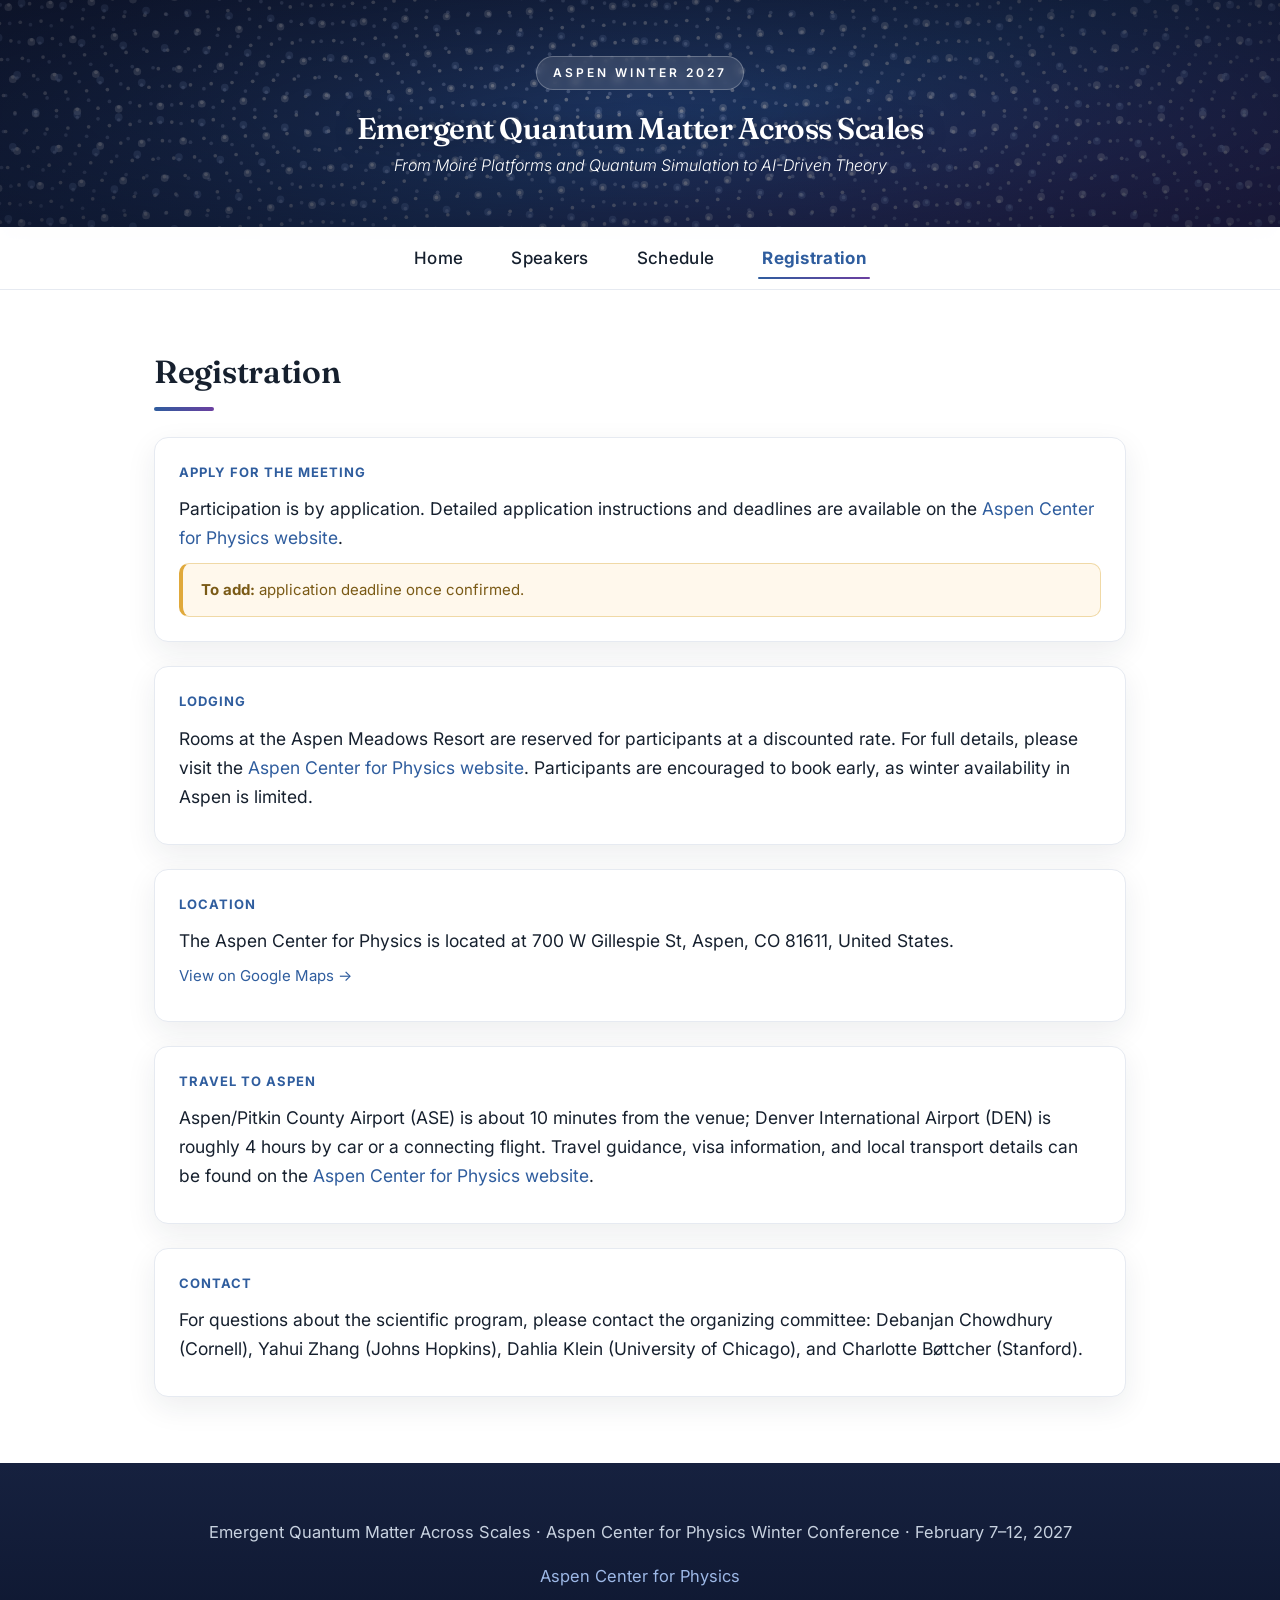
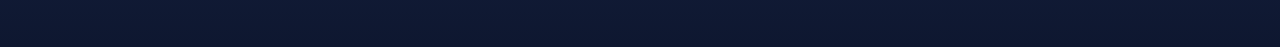
==== registration.html @ 1d43a140 "Add Aspen Winter 2027 conference website" ====
<!DOCTYPE html>
<html lang="en">
<head>
<meta charset="UTF-8">
<meta name="viewport" content="width=device-width, initial-scale=1.0">
<title>Registration — Emergent Quantum Matter Across Scales · Aspen Winter 2027</title>
<link rel="preconnect" href="https://fonts.googleapis.com">
<link rel="preconnect" href="https://fonts.gstatic.com" crossorigin>
<link href="https://fonts.googleapis.com/css2?family=Fraunces:opsz,wght@9..144,500;9..144,600&family=Inter:wght@300;400;500;600;700&display=swap" rel="stylesheet">
<link rel="stylesheet" href="style.css">
</head>
<body>

<header class="hero compact">
  <div class="hero-inner">
    <div class="eyebrow">Aspen Winter 2027</div>
    <h1>Emergent Quantum Matter Across Scales</h1>
    <p class="subtitle">From Moiré Platforms and Quantum Simulation to AI-Driven Theory</p>
  </div>
</header>

<nav>
  <ul>
    <li><a href="index.html">Home</a></li>
    <li><a href="speakers.html">Speakers</a></li>
    <li><a href="schedule.html">Schedule</a></li>
    <li><a href="registration.html" class="active">Registration</a></li>
  </ul>
</nav>

<main>
  <section>
    <h2>Registration</h2>
    <div class="rule"></div>

    <div class="info-box" style="margin-bottom:24px;">
      <h4>Apply for the Meeting</h4>
      <p>Participation is by application. Detailed application instructions and deadlines are available on the <a href="https://aspenphys.org/winter/winter-application-process/" target="_blank" rel="noopener">Aspen Center for Physics website</a>.</p>
      <p class="note" style="margin:10px 0 0;"><strong>To add:</strong> application deadline once confirmed.</p>
    </div>

    <div class="info-box" style="margin-bottom:24px;">
      <h4>Lodging</h4>
      <p>Rooms at the Aspen Meadows Resort are reserved for participants at a discounted rate. For full details, please visit the <a href="https://aspenphys.org/winter/winter-hotel-information-general/" target="_blank" rel="noopener">Aspen Center for Physics website</a>. Participants are encouraged to book early, as winter availability in Aspen is limited.</p>
    </div>

    <div class="info-box" style="margin-bottom:24px;">
      <h4>Location</h4>
      <p>The Aspen Center for Physics is located at 700 W Gillespie St, Aspen, CO 81611, United States.</p>
      <p><a href="https://www.google.com/maps/search/?api=1&query=39.197386,-106.829134" target="_blank" rel="noopener">View on Google Maps →</a></p>
    </div>

    <div class="info-box" style="margin-bottom:24px;">
      <h4>Travel to Aspen</h4>
      <p>Aspen/Pitkin County Airport (ASE) is about 10 minutes from the venue; Denver International Airport (DEN) is roughly 4 hours by car or a connecting flight. Travel guidance, visa information, and local transport details can be found on the <a href="https://aspenphys.org/winter/traveling-and-visa-information/" target="_blank" rel="noopener">Aspen Center for Physics website</a>.</p>
    </div>

    <div class="info-box">
      <h4>Contact</h4>
      <p>For questions about the scientific program, please contact the organizing committee: Debanjan Chowdhury (Cornell), Yahui Zhang (Johns Hopkins), Dahlia Klein (University of Chicago), and Charlotte Bøttcher (Stanford).</p>
    </div>

  </section>
</main>

<footer>
  <p>Emergent Quantum Matter Across Scales &middot; Aspen Center for Physics Winter Conference &middot; February 7–12, 2027</p>
  <p><a href="https://aspenphys.org/" target="_blank" rel="noopener">Aspen Center for Physics</a></p>
</footer>

<script src="site.js"></script>
</body>
</html>
---- style.css ----
:root{
  --ink:#16202e;
  --muted:#5b6675;
  --line:#e6eaf1;
  --accent:#2f5d9e;
  --accent2:#6b3fa0;
  --accent3:#3aa0c2;
  --bg:#ffffff;
  --soft:#f7f9fc;
  --maxw:1020px;
  --grad:linear-gradient(90deg,var(--accent),var(--accent2));
  --shadow:0 10px 30px rgba(22,32,46,.08);
  --shadow-lg:0 18px 50px rgba(22,32,46,.16);
}
*{box-sizing:border-box;}
html{scroll-behavior:smooth;}
body{
  margin:0;
  font-family:"Inter",-apple-system,BlinkMacSystemFont,"Segoe UI",Helvetica,Arial,sans-serif;
  color:var(--ink);
  background:var(--bg);
  line-height:1.65;
  -webkit-font-smoothing:antialiased;
  text-rendering:optimizeLegibility;
}
a{color:var(--accent);text-decoration:none;transition:color .2s;}
a:hover{color:var(--accent2);}

/* ===== HERO ===== */
header.hero{
  background:#14213f url("header.svg") center/cover no-repeat;
  color:#fff;
  padding:84px 24px 74px;
  text-align:center;
  position:relative;
  overflow:hidden;
}
header.hero.compact{padding:56px 24px 48px;}
/* animated moiré overlay – beats against the static base lattice */
header.hero::before{
  content:"";
  position:absolute;
  left:50%;top:50%;
  width:150vmax;height:150vmax;
  transform:translate(-50%,-50%) rotate(0deg);
  background:url("header_dots.svg") center/cover no-repeat;
  opacity:.55;
  z-index:1;
  animation:moire 90s linear infinite;
  pointer-events:none;
  will-change:transform;
}
@keyframes moire{
  from{transform:translate(-50%,-50%) rotate(0deg) scale(1);}
  50%{transform:translate(-50%,-50%) rotate(180deg) scale(1.08);}
  to{transform:translate(-50%,-50%) rotate(360deg) scale(1);}
}
/* readability scrim */
header.hero::after{
  content:"";
  position:absolute;inset:0;
  background:radial-gradient(ellipse at center,rgba(12,18,40,.40) 0%,rgba(10,14,32,.66) 100%);
  z-index:2;pointer-events:none;
}
.hero-inner{max-width:var(--maxw);margin:0 auto;position:relative;z-index:3;}
.eyebrow{
  display:inline-block;
  letter-spacing:3px;text-transform:uppercase;
  font-size:12px;font-weight:600;
  padding:6px 16px;border-radius:30px;
  background:rgba(255,255,255,.12);
  border:1px solid rgba(255,255,255,.25);
  -webkit-backdrop-filter:blur(4px);backdrop-filter:blur(4px);
  margin-bottom:22px;
  animation:rise .7s ease both;
}
header.hero h1{
  font-family:"Fraunces","Georgia",serif;
  font-size:clamp(28px,4.6vw,46px);
  line-height:1.15;margin:0 0 14px;font-weight:600;
  letter-spacing:-.5px;
  text-shadow:0 2px 24px rgba(0,0,0,.35);
  animation:rise .7s .05s ease both;
}
header.hero.compact h1{font-size:clamp(22px,3vw,30px);margin-bottom:6px;}
header.hero .subtitle{
  font-size:clamp(16px,2vw,21px);
  font-weight:300;font-style:italic;opacity:.96;
  margin:0 auto 26px;max-width:780px;
  animation:rise .7s .1s ease both;
}
header.hero.compact .subtitle{font-size:16px;margin-bottom:0;}
.dates-pill{
  display:inline-block;
  font-size:16px;font-weight:600;letter-spacing:.5px;
  background:rgba(255,255,255,.16);
  border:1px solid rgba(255,255,255,.4);
  padding:10px 24px;border-radius:30px;
  -webkit-backdrop-filter:blur(4px);backdrop-filter:blur(4px);
  animation:rise .7s .15s ease both;
}
.venue-line{font-size:14px;margin-top:16px;opacity:.9;animation:rise .7s .2s ease both;}
@keyframes rise{from{opacity:0;transform:translateY(16px);}to{opacity:1;transform:translateY(0);}}

/* ===== NAV ===== */
nav{
  position:sticky;top:0;z-index:40;
  background:rgba(255,255,255,.82);
  -webkit-backdrop-filter:saturate(180%) blur(12px);
  backdrop-filter:saturate(180%) blur(12px);
  border-bottom:1px solid var(--line);
  transition:box-shadow .25s;
}
nav.scrolled{box-shadow:0 6px 22px rgba(22,32,46,.10);}
nav ul{
  max-width:var(--maxw);margin:0 auto;padding:0;
  list-style:none;display:flex;flex-wrap:wrap;justify-content:center;
}
nav a{
  position:relative;display:block;
  font-size:17px;font-weight:500;letter-spacing:.3px;color:var(--ink);
  padding:17px 24px;
}
nav a::after{
  content:"";position:absolute;left:20px;right:20px;bottom:10px;height:2px;
  background:var(--grad);transform:scaleX(0);transform-origin:left;
  transition:transform .25s;border-radius:2px;
}
nav a:hover{color:var(--accent);}
nav a:hover::after,nav a.active::after{transform:scaleX(1);}
nav a.active{color:var(--accent);font-weight:700;}

/* ===== CONTENT ===== */
main{max-width:var(--maxw);margin:0 auto;padding:0 24px;}
section{padding:56px 0;border-bottom:1px solid var(--line);}
section:last-child{border-bottom:none;}
h2{
  font-family:"Fraunces","Georgia",serif;
  font-size:clamp(24px,3vw,32px);margin:0 0 8px;color:var(--ink);font-weight:600;
  letter-spacing:-.3px;
}
.rule{width:60px;height:4px;background:var(--grad);border-radius:3px;margin:0 0 26px;}
p{font-size:16.5px;}
section p:first-of-type{font-size:17.5px;}

/* reveal on scroll */
[data-reveal]{opacity:0;transform:translateY(24px);transition:opacity .7s ease,transform .7s ease;}
[data-reveal].in{opacity:1;transform:none;}

/* ===== AT A GLANCE ===== */
.glance{
  display:grid;grid-template-columns:repeat(3,1fr);gap:0;
  background:var(--soft);border:1px solid var(--line);border-radius:16px;
  overflow:hidden;box-shadow:var(--shadow);margin-top:6px;
}
.glance .g{padding:24px 18px;text-align:center;border-right:1px solid var(--line);}
.glance .g:last-child{border-right:none;}
.glance .gv{font-family:"Fraunces",serif;font-size:24px;font-weight:600;
  background:var(--grad);-webkit-background-clip:text;background-clip:text;color:transparent;}
.glance .gl{font-size:12.5px;text-transform:uppercase;letter-spacing:1px;color:var(--muted);margin-top:6px;}

/* ===== ORGANIZERS ===== */
.org-grid{display:grid;grid-template-columns:repeat(auto-fit,minmax(220px,1fr));gap:20px;margin-top:8px;}
.org-card{
  position:relative;background:#fff;border:1px solid var(--line);
  border-radius:14px;padding:26px 20px 22px;text-align:center;
  box-shadow:var(--shadow);transition:transform .25s,box-shadow .25s;overflow:hidden;
}
.org-card::before{content:"";position:absolute;top:0;left:0;right:0;height:4px;background:var(--grad);}
.org-card:hover{transform:translateY(-5px);box-shadow:var(--shadow-lg);}
.org-card .avatar{
  width:54px;height:54px;border-radius:50%;margin:0 auto 14px;
  display:flex;align-items:center;justify-content:center;
  font-family:"Fraunces",serif;font-size:20px;font-weight:600;color:#fff;
  background:var(--grad);box-shadow:0 6px 16px rgba(47,93,158,.35);
}
.org-card .name{font-size:17px;font-weight:700;}
.org-card .aff{font-size:13.5px;color:var(--muted);margin-top:4px;}

/* ===== SPEAKERS ===== */
.pillar{margin-bottom:38px;}
.pillar h3{
  font-size:15px;letter-spacing:1px;text-transform:uppercase;font-weight:700;
  color:var(--accent2);margin:0 0 16px;display:flex;align-items:center;gap:12px;
}
.pillar h3::before{content:"";width:26px;height:3px;background:var(--grad);border-radius:2px;}
.spk-grid{display:grid;grid-template-columns:repeat(auto-fill,minmax(238px,1fr));gap:12px;}
.spk{
  background:#fff;border:1px solid var(--line);border-radius:12px;
  padding:13px 16px;box-shadow:0 4px 14px rgba(22,32,46,.05);
  transition:transform .2s,box-shadow .2s,border-color .2s;
}
.spk:hover{transform:translateY(-3px);box-shadow:var(--shadow);border-color:#cfdcef;}
.spk .nm{display:block;font-weight:600;font-size:15px;}
.spk .af{display:block;color:var(--muted);font-size:13px;margin-top:2px;}
.note{
  background:#fff8ec;border:1px solid #f0d9a6;border-left:4px solid #e0a93b;
  border-radius:10px;padding:14px 18px;font-size:13.5px;color:#7a5a16;margin-bottom:24px;
}

/* ===== INFO / CARDS ===== */
.venue-grid{display:grid;grid-template-columns:1fr 1fr;gap:22px;}
.info-box{
  background:#fff;border:1px solid var(--line);border-radius:14px;padding:24px;
  box-shadow:var(--shadow);transition:transform .25s,box-shadow .25s;
}
.info-box:hover{transform:translateY(-4px);box-shadow:var(--shadow-lg);}
.info-box h4{
  font-size:13px;letter-spacing:1px;text-transform:uppercase;font-weight:700;
  color:var(--accent);margin:0 0 12px;display:flex;align-items:center;gap:8px;
}
.info-box p{margin:0 0 8px;font-size:15px;}

/* ===== QUICK LINKS ===== */
.quick-grid{display:grid;grid-template-columns:repeat(auto-fit,minmax(210px,1fr));gap:18px;margin-top:8px;}
.quick-card{
  display:block;background:#fff;border:1px solid var(--line);border-radius:14px;padding:24px;
  color:var(--ink);box-shadow:var(--shadow);transition:transform .25s,box-shadow .25s,border-color .25s;
}
.quick-card:hover{transform:translateY(-5px);box-shadow:var(--shadow-lg);border-color:#cfdcef;color:var(--ink);}
.quick-card .qt{font-family:"Fraunces",serif;font-weight:600;font-size:18px;color:var(--accent);}
.quick-card:hover .qt{color:var(--accent2);}
.quick-card .qd{font-size:13.5px;color:var(--muted);margin-top:6px;}

/* ===== BUTTON / CTA ===== */
.btn{
  display:inline-block;margin-top:18px;
  font-weight:600;font-size:15px;letter-spacing:.3px;color:#fff;
  background:var(--grad);background-size:160% 100%;background-position:0 0;
  padding:13px 30px;border-radius:30px;
  box-shadow:0 10px 24px rgba(47,93,158,.32);
  transition:background-position .4s,transform .2s,box-shadow .2s;
}
.btn:hover{background-position:100% 0;color:#fff;transform:translateY(-2px);box-shadow:0 14px 30px rgba(107,63,160,.38);}

/* ===== SCHEDULE TBA ===== */
.tba{
  text-align:center;padding:46px 24px;border:1.5px dashed var(--line);border-radius:16px;
  background:var(--soft);color:var(--muted);margin-top:10px;
}
.tba p:first-child{font-family:"Fraunces",serif;font-size:20px;color:var(--ink);margin-top:0;}

/* ===== FOOTER ===== */
footer{
  background:linear-gradient(180deg,#16213f,#0e1730);color:#c8d2e0;text-align:center;
  padding:40px 24px;font-size:13.5px;margin-top:10px;
}
footer a{color:#9db8e6;}
footer .dot{opacity:.45;margin:0 8px;}

@media(max-width:760px){
  .venue-grid{grid-template-columns:1fr;}
  .glance{grid-template-columns:1fr;}
  .glance .g{border-right:none;border-bottom:1px solid var(--line);}
  .glance .g:last-child{border-bottom:none;}
  section{padding:42px 0;}
}
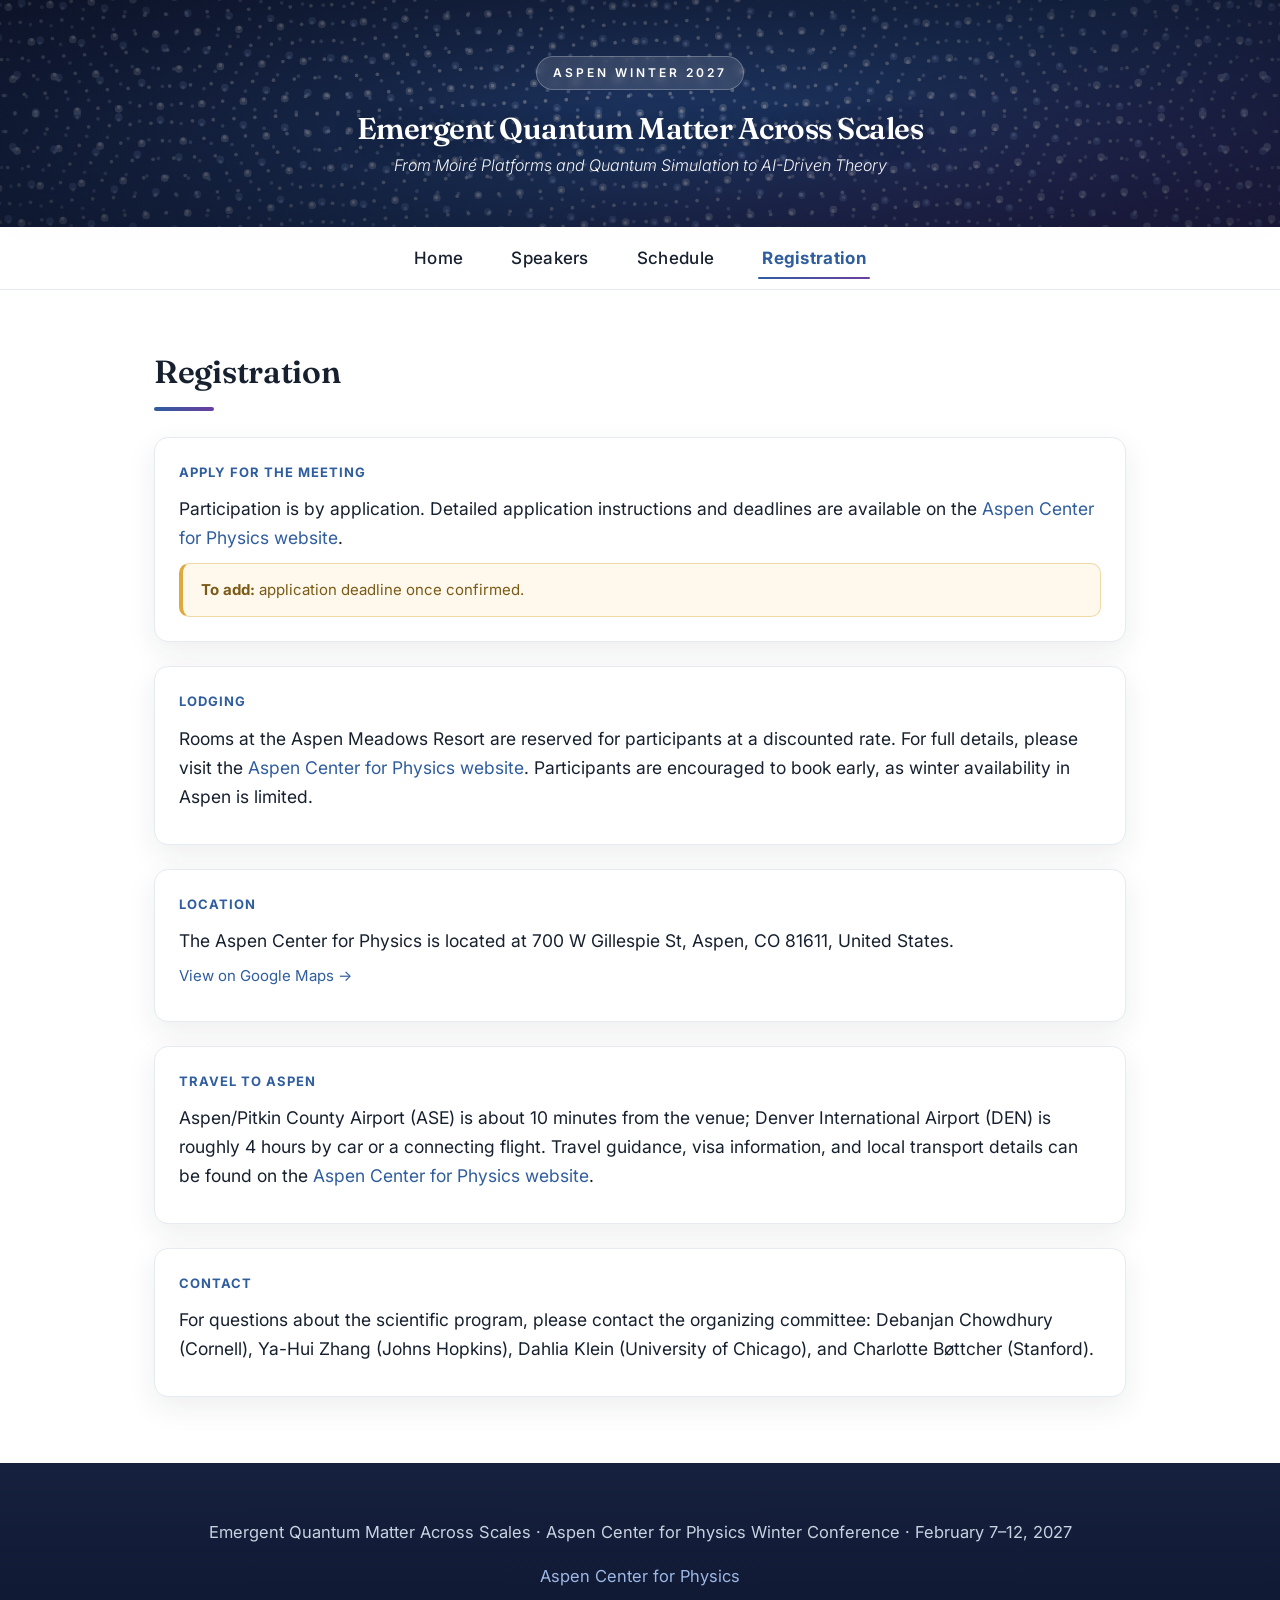
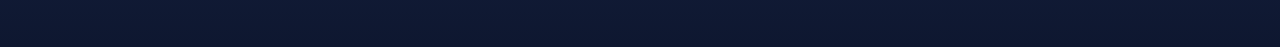
==== commit 32d1a182: "Spell organizer name as Ya-Hui Zhang Co-Authored-By: Claude Fable 5 <noreply@anthropic.com>" ====
--- a/registration.html
+++ b/registration.html
@@ -57,7 +57,7 @@
 
     <div class="info-box">
       <h4>Contact</h4>
-      <p>For questions about the scientific program, please contact the organizing committee: Debanjan Chowdhury (Cornell), Yahui Zhang (Johns Hopkins), Dahlia Klein (University of Chicago), and Charlotte Bøttcher (Stanford).</p>
+      <p>For questions about the scientific program, please contact the organizing committee: Debanjan Chowdhury (Cornell), Ya-Hui Zhang (Johns Hopkins), Dahlia Klein (University of Chicago), and Charlotte Bøttcher (Stanford).</p>
     </div>
 
   </section>
--- a/style.css
+++ b/style.css
@@ -36,24 +36,17 @@
   overflow:hidden;
 }
 header.hero.compact{padding:56px 24px 48px;}
-/* animated moiré overlay – beats against the static base lattice */
+/* static moiré overlay over the base lattice */
 header.hero::before{
   content:"";
   position:absolute;
   left:50%;top:50%;
   width:150vmax;height:150vmax;
-  transform:translate(-50%,-50%) rotate(0deg);
+  transform:translate(-50%,-50%);
   background:url("header_dots.svg") center/cover no-repeat;
   opacity:.55;
   z-index:1;
-  animation:moire 90s linear infinite;
   pointer-events:none;
-  will-change:transform;
-}
-@keyframes moire{
-  from{transform:translate(-50%,-50%) rotate(0deg) scale(1);}
-  50%{transform:translate(-50%,-50%) rotate(180deg) scale(1.08);}
-  to{transform:translate(-50%,-50%) rotate(360deg) scale(1);}
 }
 /* readability scrim */
 header.hero::after{
@@ -72,7 +65,6 @@
   border:1px solid rgba(255,255,255,.25);
   -webkit-backdrop-filter:blur(4px);backdrop-filter:blur(4px);
   margin-bottom:22px;
-  animation:rise .7s ease both;
 }
 header.hero h1{
   font-family:"Fraunces","Georgia",serif;
@@ -80,14 +72,12 @@
   line-height:1.15;margin:0 0 14px;font-weight:600;
   letter-spacing:-.5px;
   text-shadow:0 2px 24px rgba(0,0,0,.35);
-  animation:rise .7s .05s ease both;
 }
 header.hero.compact h1{font-size:clamp(22px,3vw,30px);margin-bottom:6px;}
 header.hero .subtitle{
   font-size:clamp(16px,2vw,21px);
   font-weight:300;font-style:italic;opacity:.96;
   margin:0 auto 26px;max-width:780px;
-  animation:rise .7s .1s ease both;
 }
 header.hero.compact .subtitle{font-size:16px;margin-bottom:0;}
 .dates-pill{
@@ -97,10 +87,8 @@
   border:1px solid rgba(255,255,255,.4);
   padding:10px 24px;border-radius:30px;
   -webkit-backdrop-filter:blur(4px);backdrop-filter:blur(4px);
-  animation:rise .7s .15s ease both;
-}
-.venue-line{font-size:14px;margin-top:16px;opacity:.9;animation:rise .7s .2s ease both;}
-@keyframes rise{from{opacity:0;transform:translateY(16px);}to{opacity:1;transform:translateY(0);}}
+}
+.venue-line{font-size:14px;margin-top:16px;opacity:.9;}
 
 /* ===== NAV ===== */
 nav{
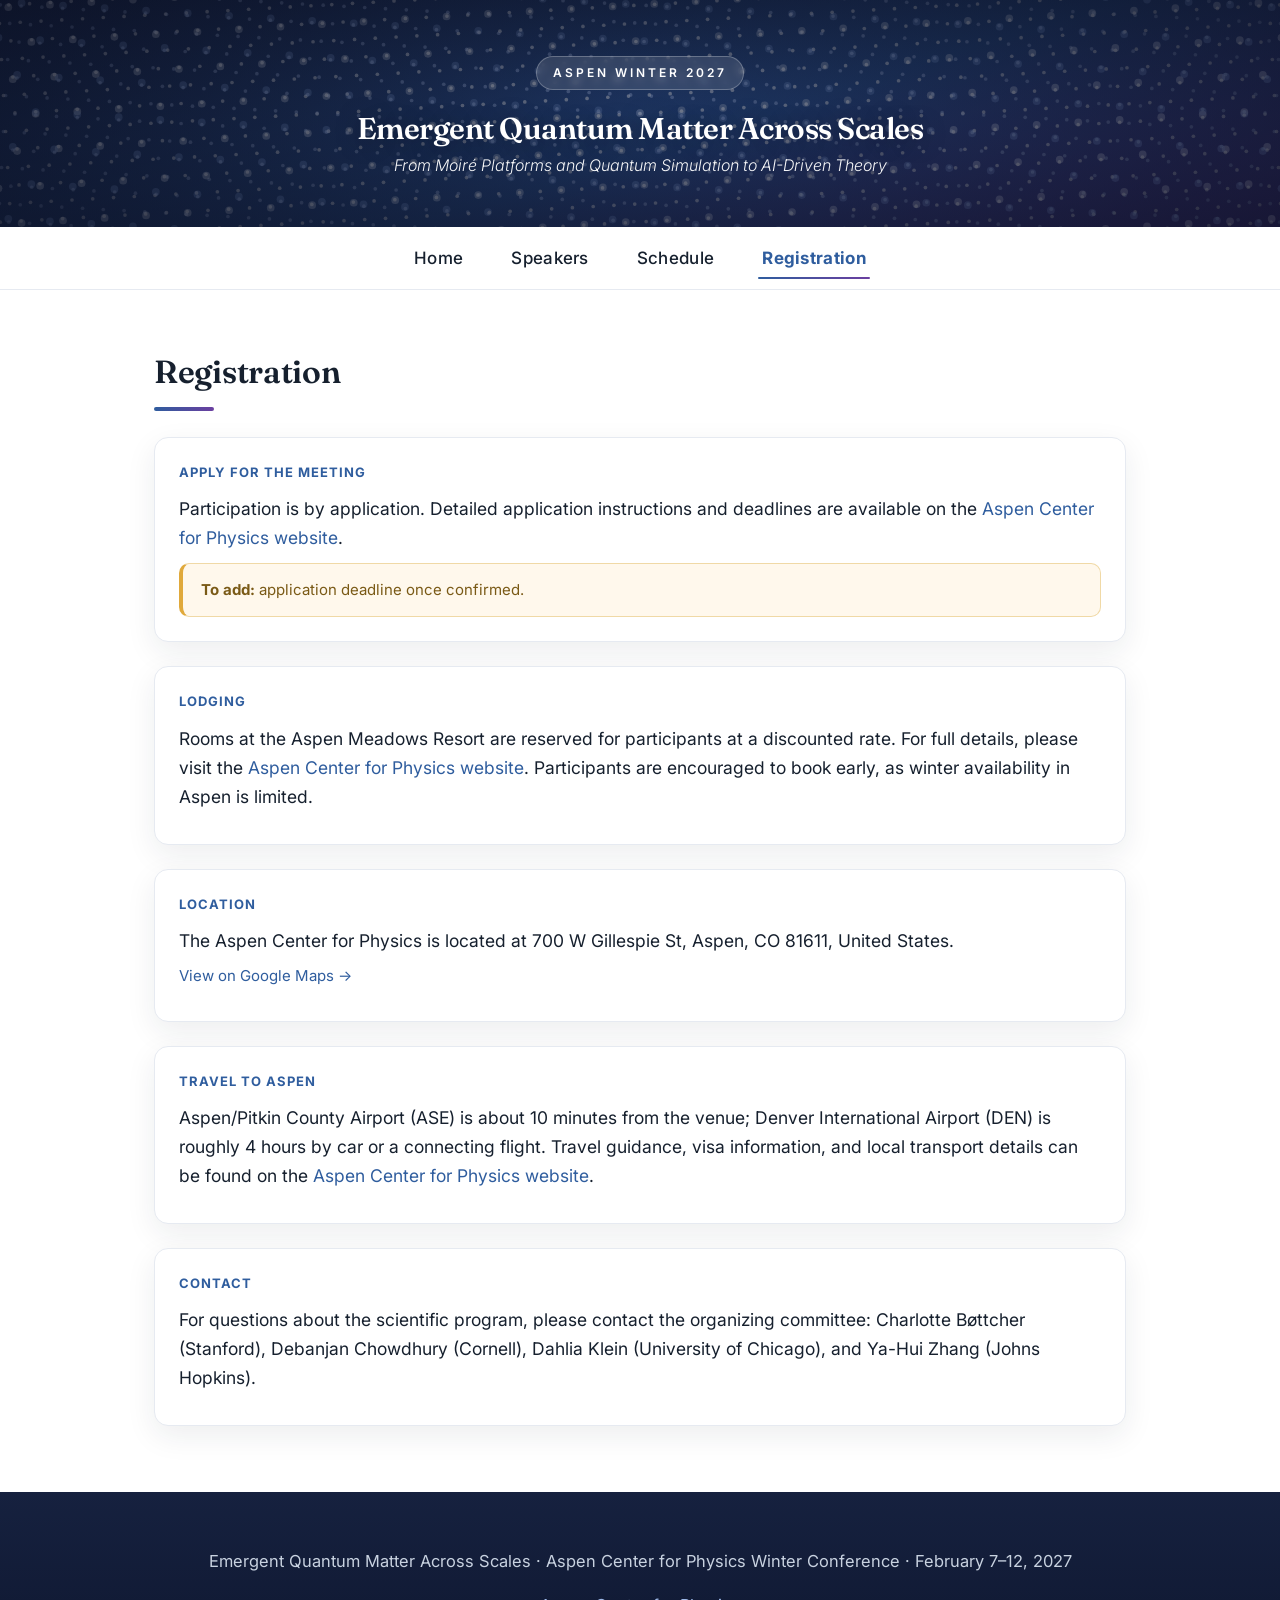
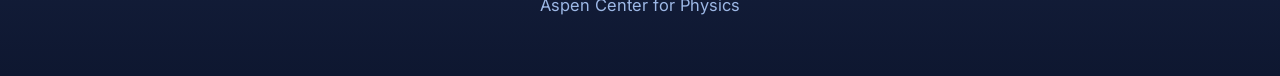
==== commit f3936443: "Order organizers alphabetically by last name Co-Authored-By: Claude Fable 5 <noreply@anthropic.com>" ====
--- a/registration.html
+++ b/registration.html
@@ -57,7 +57,7 @@
 
     <div class="info-box">
       <h4>Contact</h4>
-      <p>For questions about the scientific program, please contact the organizing committee: Debanjan Chowdhury (Cornell), Ya-Hui Zhang (Johns Hopkins), Dahlia Klein (University of Chicago), and Charlotte Bøttcher (Stanford).</p>
+      <p>For questions about the scientific program, please contact the organizing committee: Charlotte Bøttcher (Stanford), Debanjan Chowdhury (Cornell), Dahlia Klein (University of Chicago), and Ya-Hui Zhang (Johns Hopkins).</p>
     </div>
 
   </section>
--- a/style.css
+++ b/style.css
@@ -148,22 +148,9 @@
 .glance .gl{font-size:12.5px;text-transform:uppercase;letter-spacing:1px;color:var(--muted);margin-top:6px;}
 
 /* ===== ORGANIZERS ===== */
-.org-grid{display:grid;grid-template-columns:repeat(auto-fit,minmax(220px,1fr));gap:20px;margin-top:8px;}
-.org-card{
-  position:relative;background:#fff;border:1px solid var(--line);
-  border-radius:14px;padding:26px 20px 22px;text-align:center;
-  box-shadow:var(--shadow);transition:transform .25s,box-shadow .25s;overflow:hidden;
-}
-.org-card::before{content:"";position:absolute;top:0;left:0;right:0;height:4px;background:var(--grad);}
-.org-card:hover{transform:translateY(-5px);box-shadow:var(--shadow-lg);}
-.org-card .avatar{
-  width:54px;height:54px;border-radius:50%;margin:0 auto 14px;
-  display:flex;align-items:center;justify-content:center;
-  font-family:"Fraunces",serif;font-size:20px;font-weight:600;color:#fff;
-  background:var(--grad);box-shadow:0 6px 16px rgba(47,93,158,.35);
-}
-.org-card .name{font-size:17px;font-weight:700;}
-.org-card .aff{font-size:13.5px;color:var(--muted);margin-top:4px;}
+.org-list{list-style:none;padding:0;margin:8px 0 0;}
+.org-list li{font-size:17px;padding:6px 0;}
+.org-list .aff{color:var(--muted);}
 
 /* ===== SPEAKERS ===== */
 .pillar{margin-bottom:38px;}
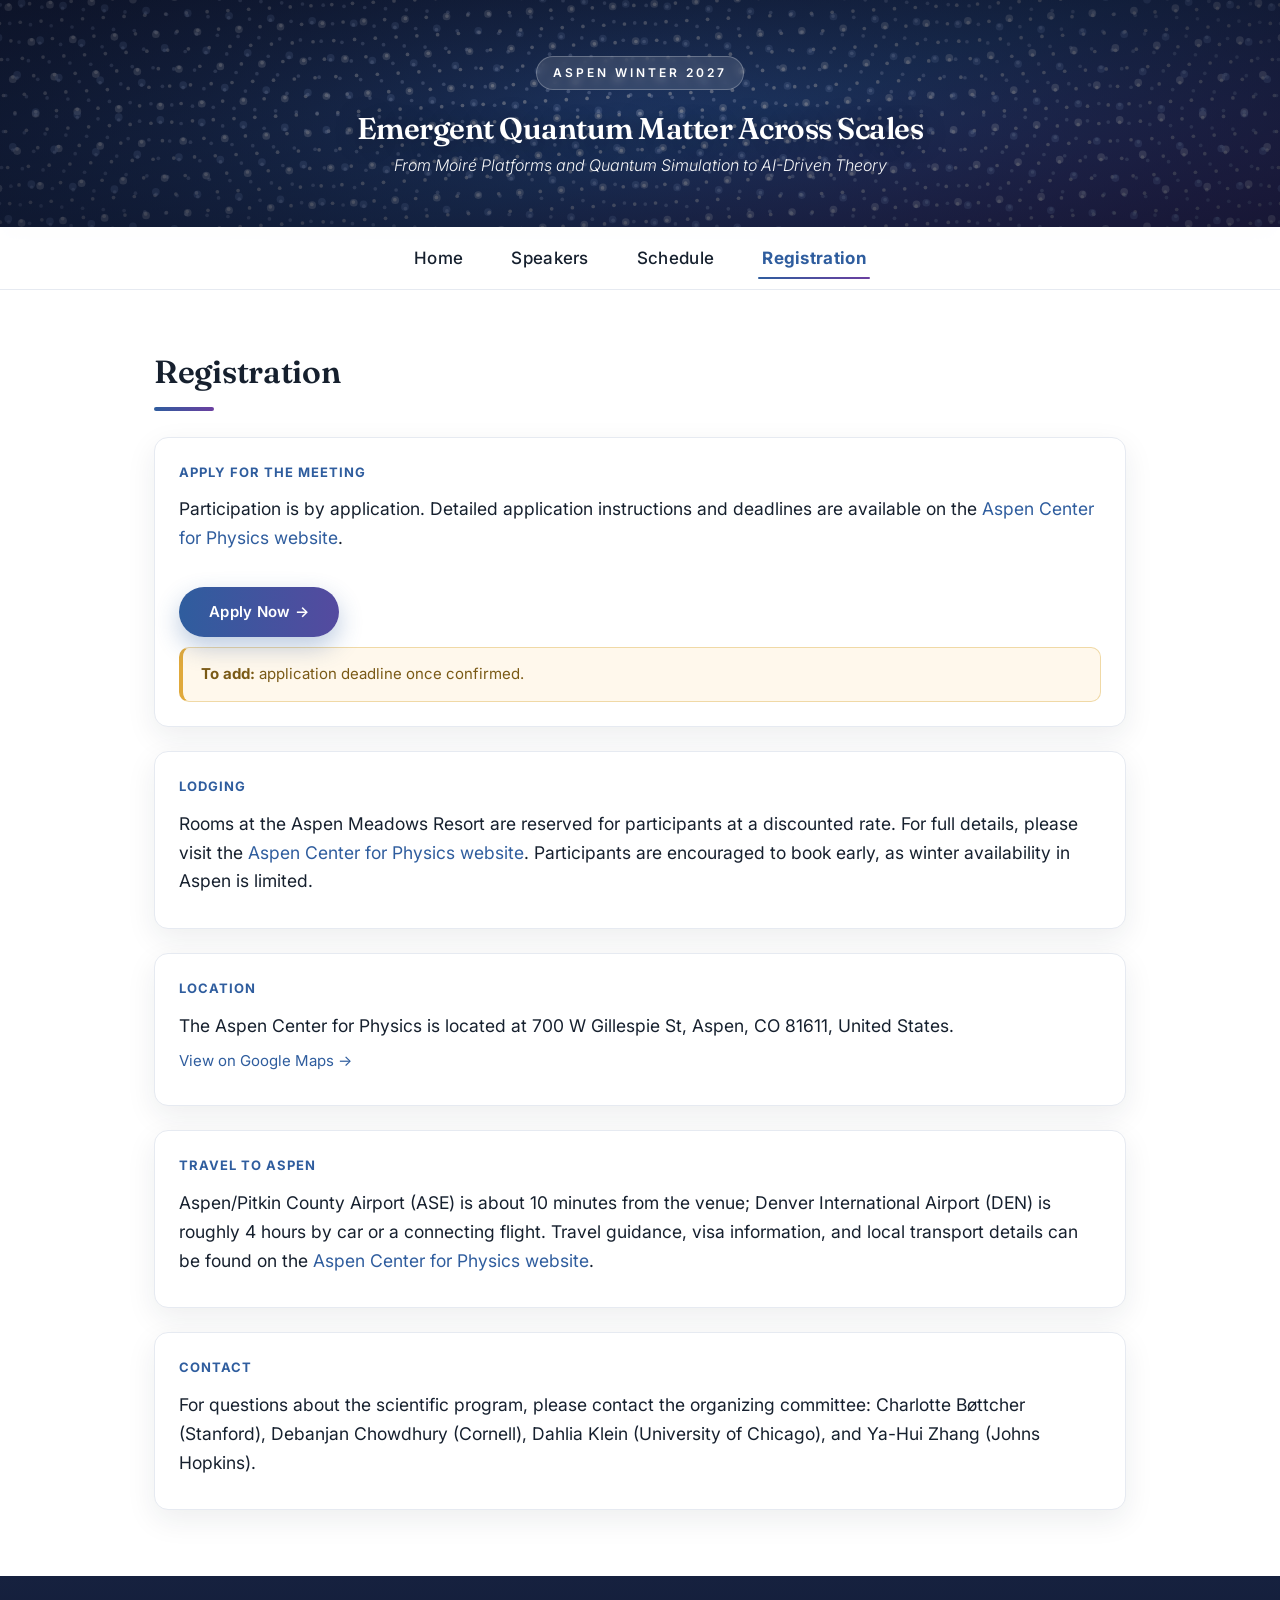
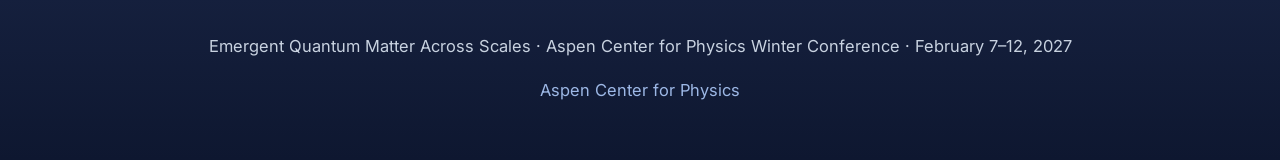
==== commit 4d4779df: "Add application link to registration section" ====
--- a/registration.html
+++ b/registration.html
@@ -36,6 +36,7 @@
     <div class="info-box" style="margin-bottom:24px;">
       <h4>Apply for the Meeting</h4>
       <p>Participation is by application. Detailed application instructions and deadlines are available on the <a href="https://aspenphys.org/winter/winter-application-process/" target="_blank" rel="noopener">Aspen Center for Physics website</a>.</p>
+      <p style="margin:16px 0 0;"><a class="btn" href="https://aspenphys.org/winter-conferences/#event6576" target="_blank" rel="noopener">Apply Now →</a></p>
       <p class="note" style="margin:10px 0 0;"><strong>To add:</strong> application deadline once confirmed.</p>
     </div>
 
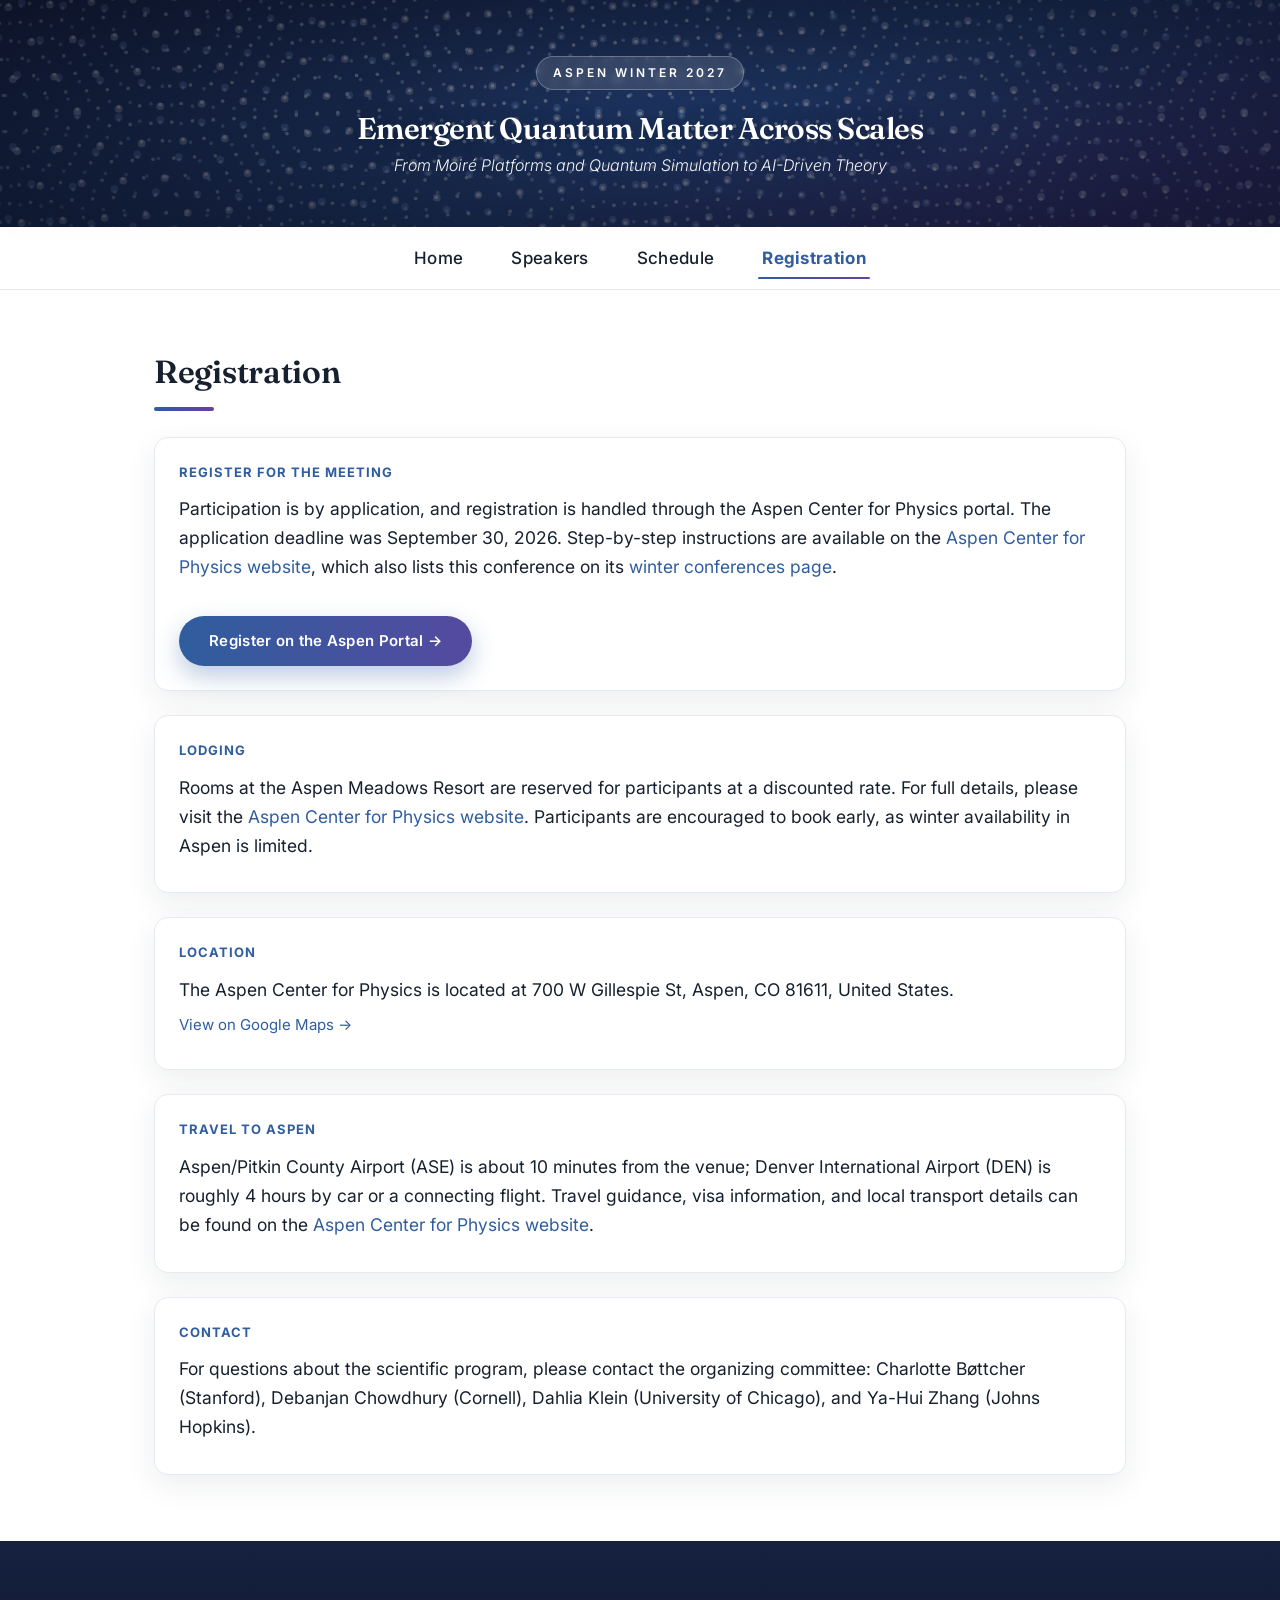
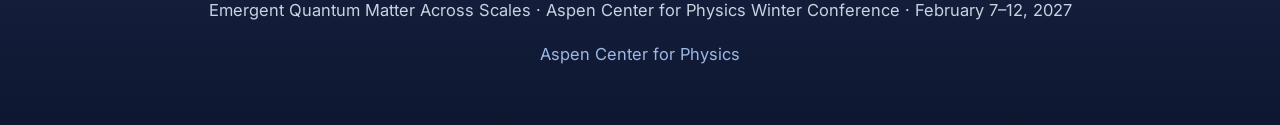
==== commit 387a9d9b: "Point registration button to the Aspen Center for Physics portal Link the button to the conference's" ====
--- a/registration.html
+++ b/registration.html
@@ -34,10 +34,9 @@
     <div class="rule"></div>
 
     <div class="info-box" style="margin-bottom:24px;">
-      <h4>Apply for the Meeting</h4>
-      <p>Participation is by application. Detailed application instructions and deadlines are available on the <a href="https://aspenphys.org/winter/winter-application-process/" target="_blank" rel="noopener">Aspen Center for Physics website</a>.</p>
-      <p style="margin:16px 0 0;"><a class="btn" href="https://aspenphys.org/winter-conferences/#event6576" target="_blank" rel="noopener">Apply Now →</a></p>
-      <p class="note" style="margin:10px 0 0;"><strong>To add:</strong> application deadline once confirmed.</p>
+      <h4>Register for the Meeting</h4>
+      <p>Participation is by application, and registration is handled through the Aspen Center for Physics portal. The application deadline was September 30, 2026. Step-by-step instructions are available on the <a href="https://aspenphys.org/winter/winter-application-process/" target="_blank" rel="noopener">Aspen Center for Physics website</a>, which also lists this conference on its <a href="https://aspenphys.org/winter-conferences/#event6576" target="_blank" rel="noopener">winter conferences page</a>.</p>
+      <p style="margin:16px 0 0;"><a class="btn" href="https://portal.aspenphys.org/#/winter-contact?event=2673" target="_blank" rel="noopener">Register on the Aspen Portal →</a></p>
     </div>
 
     <div class="info-box" style="margin-bottom:24px;">
